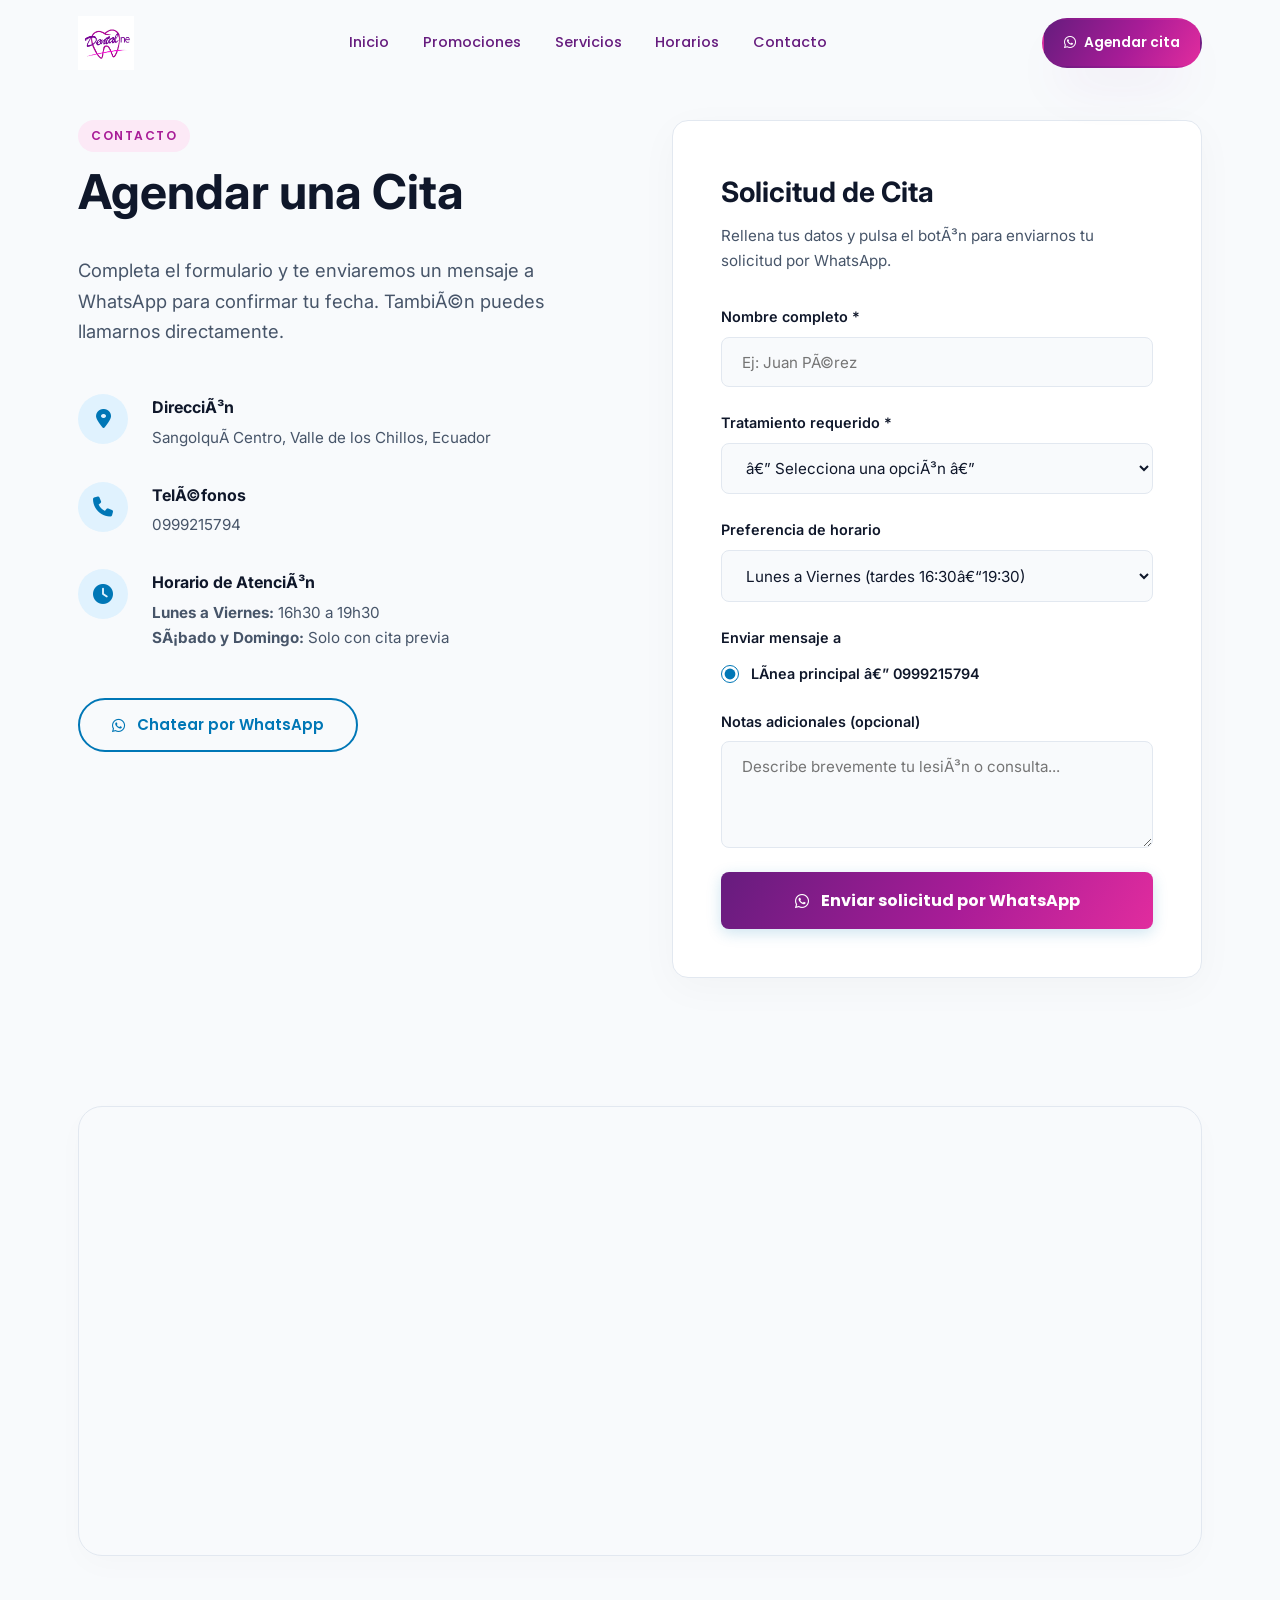
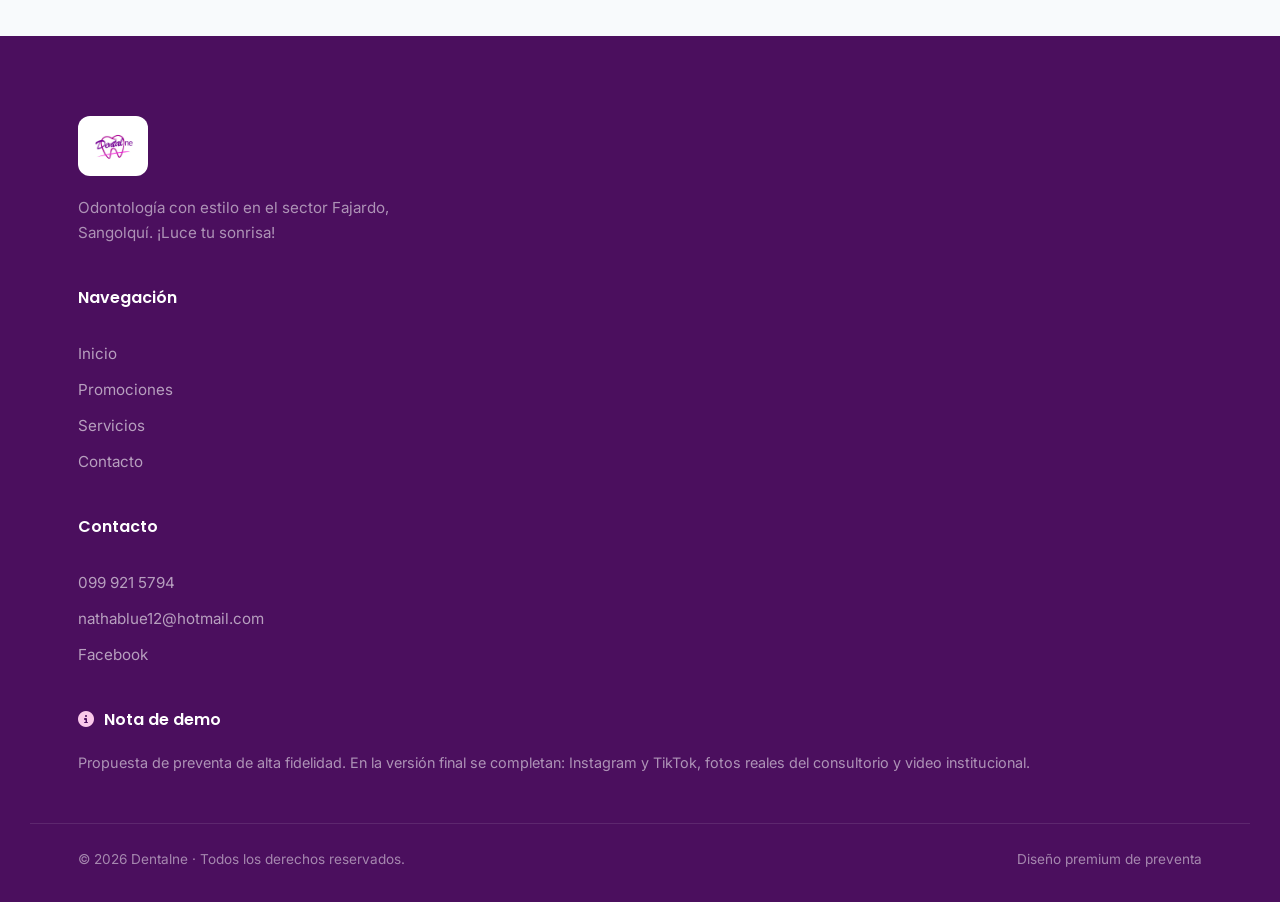
==== contacto.html @ 66b3742d "feat: agregar pÃ¡gina de contacto y formulario de WhatsApp" ====
﻿<!DOCTYPE html>
<html lang="es">
<head>
    <meta charset="UTF-8">
    <meta name="viewport" content="width=device-width, initial-scale=1.0">
    <meta name="description" content="Agenda tu cita en lÃ­nea. Rellena el formulario y envÃ­anos tu solicitud directamente a nuestro WhatsApp.">
    <title>Agendar Cita | Formulario de Contacto Directo</title>
    
    <meta charset="UTF-8">
    <meta name="viewport" content="width=device-width, initial-scale=1.0">
    
    

    <link rel="preconnect" href="https://fonts.googleapis.com">
    <link rel="preconnect" href="https://fonts.gstatic.com" crossorigin>
    <link href="https://fonts.googleapis.com/css2?family=Poppins:wght@400;500;600;700;800&family=Inter:wght@300;400;500;600&display=swap" rel="stylesheet">

    <link rel="stylesheet" href="styles.css">
    <link rel="stylesheet" href="https://cdnjs.cloudflare.com/ajax/libs/font-awesome/6.5.1/css/all.min.css">

</head>
<body>

<header class="site-header" id="header">
        <div class="shell header-inner">
            <a href="index.html#inicio" class="brand">
                <img src="imagenes/272908717_309918881173710_2784092397394653103_n.jpg" alt="Dentalne" class="brand-logo">
            </a>
            <nav class="nav" id="nav">
                <a href="index.html#inicio" class="nav-link">Inicio</a>
                <a href="index.html#promos" class="nav-link">Promociones</a>
                <a href="index.html#servicios" class="nav-link">Servicios</a>
                <a href="index.html#horarios" class="nav-link">Horarios</a>
                <a href="contacto.html" class="nav-link">Contacto</a>
            </nav>
            <div class="header-actions">
                <a href="contacto.html" target="_blank" rel="noopener" class="btn btn-solid btn-sm">
                    <i class="fa-brands fa-whatsapp"></i><span>Agendar cita</span>
                </a>
                <button class="burger" id="burger" aria-label="Abrir menú" aria-expanded="false">
                    <span></span><span></span><span></span>
                </button>
            </div>
        </div>
    </header>

<main class="contact-page-main">
    <section class="contact-form-section">
        <div class="shell contact-grid-container">
            <!-- Columna de InformaciÃ³n -->
            <div class="contact-info-col reveal">
                <span class="eyebrow">Contacto</span>
                <h1 class="page-title">Agendar una Cita</h1>
                <p class="lead-text">Completa el formulario y te enviaremos un mensaje a WhatsApp para confirmar tu fecha. TambiÃ©n puedes llamarnos directamente.</p>
                
                <div class="info-blocks">
                    <div class="info-item">
                        <div class="info-icon"><i class="fa-solid fa-location-dot"></i></div>
                        <div class="info-text">
                            <h4>DirecciÃ³n</h4>
                            <p>SangolquÃ­ Centro, Valle de los Chillos, Ecuador</p>
                        </div>
                    </div>
                    
                    <div class="info-item">
                        <div class="info-icon"><i class="fa-solid fa-phone"></i></div>
                        <div class="info-text">
                            <h4>TelÃ©fonos</h4>
                            <p>0999215794</p>
                        </div>
                    </div>

                    
                    
                    <div class="info-item">
                        <div class="info-icon"><i class="fa-solid fa-clock"></i></div>
                        <div class="info-text">
                            <h4>Horario de AtenciÃ³n</h4>
                            <p><strong>Lunes a Viernes:</strong> 16h30 a 19h30<br><strong>SÃ¡bado y Domingo:</strong> Solo con cita previa</p>
                        </div>
                    </div>
                </div>

                <a href="https://wa.me/593=Hola,%20deseo%20mÃ¡s%20informaciÃ³n." target="_blank" rel="noopener" class="btn btn-line btn-wa-chat">
                    <i class="fa-brands fa-whatsapp"></i> <span>Chatear por WhatsApp</span>
                </a>
            </div>

            <!-- Columna del Formulario -->
            <div class="contact-form-col reveal">
                <div class="form-card">
                    <h3>Solicitud de Cita</h3>
                    <p class="form-instructions">Rellena tus datos y pulsa el botÃ³n para enviarnos tu solicitud por WhatsApp.</p>
                    
                    <form id="appointmentForm" class="appointment-form">
                        <div class="form-group">
                            <label for="fullName">Nombre completo *</label>
                            <input type="text" id="fullName" placeholder="Ej: Juan PÃ©rez" required>
                        </div>

                        <div class="form-group">
                            <label for="treatment">Tratamiento requerido *</label>
                            <select id="treatment" required>
                                <option value="" disabled selected>â€” Selecciona una opciÃ³n â€”</option>
                                <option value="Profilaxis">Profilaxis (Limpieza Dental)</option>
                                <option value="Calzas Dentales">Calzas Dentales (RestauraciÃ³n)</option>
                                <option value="Endodoncia">Endodoncia (Tratamiento de conducto)</option>
                                <option value="Ortodoncia">Ortodoncia (Brackets/Alineadores)</option>
                                <option value="EstÃ©tica Dental">EstÃ©tica Dental (DiseÃ±o/Blanqueamiento)</option>
                                <option value="Otro">Otro tratamiento / Consulta general</option>
                            </select>
                        </div>

                        <div class="form-group">
                            <label for="timePreference">Preferencia de horario</label>
                            <select id="timePreference">
                                <option value="Lunes a Viernes (tardes 16:30-19:30)">Lunes a Viernes (tardes 16:30â€“19:30)</option>
                                <option value="SÃ¡bados (con cita previa)">SÃ¡bados (con cita previa)</option>
                                <option value="Cualquier horario disponible">Cualquier horario disponible</option>
                            </select>
                        </div>

                        <div class="form-group">
                            <label>Enviar mensaje a</label>
                            <div class="radio-group">
                                <label class="radio-label">
                                    <input type="radio" name="phoneLine" value="5930999215794" checked>
                                    <span>LÃ­nea principal â€” 0999215794</span>
                                </label>
                            </div>
                        </div>

                        <div class="form-group">
                            <label for="notes">Notas adicionales (opcional)</label>
                            <textarea id="notes" rows="4" placeholder="Describe brevemente tu lesiÃ³n o consulta..."></textarea>
                        </div>

                        <button type="submit" class="btn btn-solid btn-submit">
                            <i class="fa-brands fa-whatsapp"></i> <span>Enviar solicitud por WhatsApp</span>
                        </button>
                    </form>
                </div>
            </div>
        </div>
    </section>

    <!-- Mapa -->
    <section class="contact-map-section">
        <div class="shell">
            <div class="map-wrapper">
                <iframe title="Ubicación de Dentalne"
                            src="https://www.google.com/maps/embed?pb=!1m18!1m12!1m3!1d3989.6!2d-78.4651513!3d-0.3323219!2m3!1f0!2f0!3f0!3m2!1i1024!2i768!4f13.1!3m3!1m2!1s0x91d5bcd798b8a819%3A0x922d71a70b67b096!2sDentalne!5e0!3m2!1ses!2sec!4v1700000000000!5m2!1ses!2sec"
                            width="100%" height="100%" style="border:0;" allowfullscreen="" loading="lazy" referrerpolicy="no-referrer-when-downgrade"></iframe>
            </div>
        </div>
    </section>
</main>

<footer class="site-footer">
        <div class="shell footer-grid">
            <div class="footer-brand">
                <img src="imagenes/272908717_309918881173710_2784092397394653103_n.jpg" alt="Dentalne" class="footer-logo">
                <p>Odontología con estilo en el sector Fajardo, Sangolquí. ¡Luce tu sonrisa!</p>
            </div>
            <div class="footer-col">
                <h4>Navegación</h4>
                <a href="index.html#inicio">Inicio</a>
                <a href="index.html#promos">Promociones</a>
                <a href="index.html#servicios">Servicios</a>
                <a href="index.html#contacto">Contacto</a>
            </div>
            <div class="footer-col">
                <h4>Contacto</h4>
                <a href="tel:0999215794">099 921 5794</a>
                <a href="mailto:nathablue12@hotmail.com">nathablue12@hotmail.com</a>
                <a href="https://www.facebook.com/dentalne/" target="_blank" rel="noopener">Facebook</a>
            </div>
            <div class="footer-note">
                <h4><i class="fa-solid fa-circle-info"></i> Nota de demo</h4>
                <p>Propuesta de preventa de alta fidelidad. En la versión final se completan: Instagram y TikTok, fotos reales del consultorio y video institucional.</p>
            </div>
        </div>
        <div class="shell footer-bottom">
            <p>© 2026 Dentalne · Todos los derechos reservados.</p>
            <p>Diseño premium de preventa</p>
        </div>
    </footer>

<script src="script.js"></script>
</body>
</html>
---- styles.css ----
/* ============================================================
   DENTALNE · Odontología
   Paleta extraída del logo: gradiente magenta/fucsia → violeta
   profundo. Estilo moderno, glam y vibrante.
   ============================================================ */

:root {
    --purple-900: #4B0F5E;
    --purple-800: #661C7E;
    --purple-700: #8226A0;
    --magenta-600: #A81C97;
    --magenta-500: #C42BAE;
    --fuchsia-500: #E12C9E;
    --fuchsia-400: #F04CB0;
    --pink-300: #F5A6DC;
    --pink-200: #FAC9EA;
    --pink-100: #FCE9F6;

    --lav-bg: #F9EEF8;
    --white:  #FFFFFF;
    --ink:    #3A0F45;
    --muted:  #7E5C82;
    --line:   #F0DCEE;

    --accent:    var(--magenta-600);
    --accent-dk: var(--purple-800);

    --display: "Poppins", system-ui, sans-serif;
    --sans:    "Inter", system-ui, -apple-system, sans-serif;

    --grad: linear-gradient(120deg, var(--purple-800) 0%, var(--magenta-600) 55%, var(--fuchsia-500) 100%);

    --r-sm: 12px;
    --r-md: 20px;
    --r-lg: 28px;
    --r-xl: 40px;

    --shadow-sm: 0 8px 22px -10px rgba(75,15,94,.22);
    --shadow-md: 0 26px 50px -22px rgba(130,38,160,.34);
    --shadow-lg: 0 46px 90px -34px rgba(130,38,160,.45);

    --shell: 1220px;
    --ease: cubic-bezier(.22,.61,.36,1);
}

*, *::before, *::after { box-sizing: border-box; }
* { margin: 0; }
html { scroll-behavior: smooth; -webkit-text-size-adjust: 100%; }
body { font-family: var(--sans); color: var(--ink); background: var(--white); line-height: 1.65; font-size: 1.02rem; -webkit-font-smoothing: antialiased; overflow-x: hidden; }
img { max-width: 100%; display: block; }
a { color: inherit; text-decoration: none; }
ul { list-style: none; padding: 0; }

.shell { width: 100%; max-width: var(--shell); margin-inline: auto; padding-inline: clamp(20px, 5vw, 48px); }

.eyebrow { display: inline-flex; align-items: center; gap: .5em; font-family: var(--display); font-size: .76rem; font-weight: 600; letter-spacing: .12em; text-transform: uppercase; color: var(--magenta-600); background: var(--pink-100); padding: .5em 1.1em; border-radius: 999px; }
.eyebrow-light { color: #fff; background: rgba(255,255,255,.18); }
.section-title { font-family: var(--display); font-weight: 700; font-size: clamp(1.9rem, 4.3vw, 3.1rem); line-height: 1.1; letter-spacing: -.02em; color: var(--purple-900); }
.section-desc { color: var(--muted); font-size: 1.06rem; max-width: 48ch; margin-top: 1rem; }
.section-desc.center { margin-inline: auto; }
.section-head { text-align: center; max-width: 720px; margin: 0 auto clamp(2.5rem, 5vw, 3.8rem); }
.section-head .eyebrow { margin-bottom: 1rem; }

/* Buttons */
.btn { --pad: 1rem 1.7rem; display: inline-flex; align-items: center; justify-content: center; gap: .6em; padding: var(--pad); border-radius: 999px; font-family: var(--display); font-weight: 600; font-size: .94rem; cursor: pointer; border: 2px solid transparent; transition: transform .35s var(--ease), box-shadow .35s var(--ease), background .3s, color .3s; }
.btn i { transition: transform .35s var(--ease); }
.btn-sm { --pad: .7rem 1.25rem; font-size: .86rem; }
.btn-solid { background: var(--grad); color: #fff; box-shadow: var(--shadow-md); }
.btn-solid:hover { transform: translateY(-3px); filter: brightness(1.05); }
.btn-solid:hover i { transform: translateX(4px); }
.btn-glass { background: rgba(255,255,255,.14); color: #fff; border-color: rgba(255,255,255,.4); backdrop-filter: blur(6px); }
.btn-glass:hover { background: rgba(255,255,255,.24); transform: translateY(-3px); }
.btn-white { background: #fff; color: var(--magenta-600); box-shadow: var(--shadow-md); }
.btn-white:hover { transform: translateY(-3px); background: var(--pink-100); }

/* ============================================================ HEADER */
.site-header { position: fixed; inset: 0 0 auto 0; z-index: 100; padding: 1rem 0; transition: padding .4s var(--ease), background .4s, box-shadow .4s, border-color .4s; border-bottom: 1px solid transparent; }
.site-header.scrolled { padding: .45rem 0; background: color-mix(in srgb, var(--white) 86%, transparent); backdrop-filter: saturate(160%) blur(16px); -webkit-backdrop-filter: saturate(160%) blur(16px); box-shadow: var(--shadow-sm); border-bottom-color: var(--line); }
.header-inner { display: flex; align-items: center; justify-content: space-between; gap: 1.5rem; }
.brand { display: inline-flex; align-items: center; }
.brand-logo { height: 54px; width: auto; transition: height .4s var(--ease); mix-blend-mode: multiply; }
.site-header.scrolled .brand-logo { height: 44px; }
.nav { display: none; gap: .3rem; }
.nav-link { position: relative; padding: .5rem .9rem; font-family: var(--display); font-weight: 500; font-size: .9rem; color: var(--purple-800); border-radius: 999px; transition: color .3s; }
.nav-link::after { content: ""; position: absolute; left: 50%; bottom: .3rem; width: 6px; height: 6px; border-radius: 50%; background: var(--fuchsia-500); transform: translateX(-50%) scale(0); transition: transform .3s var(--ease); }
.nav-link:hover, .nav-link.active { color: var(--magenta-600); }
.nav-link.active::after { transform: translateX(-50%) scale(1); }
.header-actions { display: flex; align-items: center; gap: .8rem; }
.burger { display: inline-flex; flex-direction: column; gap: 5px; width: 44px; height: 44px; align-items: center; justify-content: center; background: #fff; border: 1px solid var(--line); border-radius: 12px; cursor: pointer; }
.burger span { width: 20px; height: 2px; background: var(--purple-800); border-radius: 2px; transition: transform .3s, opacity .3s; }
.burger.open span:nth-child(1) { transform: translateY(7px) rotate(45deg); }
.burger.open span:nth-child(2) { opacity: 0; }
.burger.open span:nth-child(3) { transform: translateY(-7px) rotate(-45deg); }
.nav.open { display: flex; flex-direction: column; gap: .2rem; position: fixed; inset: 76px 16px auto 16px; background: #fff; padding: 1rem; border-radius: var(--r-md); box-shadow: var(--shadow-lg); border: 1px solid var(--line); animation: dropIn .35s var(--ease); }
.nav.open .nav-link { font-size: 1.05rem; padding: .85rem 1rem; }
@keyframes dropIn { from { opacity: 0; transform: translateY(-12px); } to { opacity: 1; transform: translateY(0); } }

/* ============================================================ HERO */
.hero { position: relative; padding: clamp(7.5rem, 16vw, 10.5rem) 0 clamp(3.5rem, 8vw, 6rem); overflow: hidden; color: #fff; }
.hero-bg { position: absolute; inset: 0; z-index: 0; background: var(--grad); }
.hero-bg::after { content: ""; position: absolute; inset: 0; background: radial-gradient(60% 60% at 85% 15%, rgba(255,255,255,.18), transparent 60%), radial-gradient(50% 50% at 10% 90%, rgba(255,45,158,.35), transparent 60%); }
.hero-grid { position: relative; z-index: 1; display: grid; gap: clamp(3rem, 6vw, 4rem); align-items: center; }
.hero-copy .eyebrow { color: #fff; background: rgba(255,255,255,.16); }
.hero-copy h1 { font-family: var(--display); font-weight: 800; font-size: clamp(2.8rem, 8vw, 5rem); line-height: 1; letter-spacing: -.03em; margin: 1.2rem 0 1.3rem; }
.grad { color: var(--pink-200); }
.hero-copy .lead { font-size: clamp(1.05rem, 2vw, 1.22rem); color: rgba(255,255,255,.9); max-width: 52ch; }
.hero-copy .lead strong { color: #fff; font-weight: 700; }
.hero-cta { display: flex; flex-wrap: wrap; gap: 1rem; margin: 2rem 0 2rem; }
.hero-badges { display: flex; flex-wrap: wrap; gap: 1rem 1.6rem; padding-top: 1.5rem; border-top: 1px solid rgba(255,255,255,.2); }
.hero-badges li { display: inline-flex; align-items: center; gap: .5em; font-weight: 500; font-size: .92rem; color: #fff; }
.hero-badges i { color: var(--pink-200); }

.hero-visual { position: relative; justify-self: center; width: 100%; max-width: 420px; }
.logo-card { background: #fff; border-radius: var(--r-xl); padding: clamp(2rem, 5vw, 3rem); box-shadow: var(--shadow-lg); }
.logo-card img { width: 100%; }
.price-bubble { position: absolute; z-index: 3; background: #fff; border-radius: var(--r-md); padding: .8rem 1.2rem; box-shadow: var(--shadow-md); text-align: center; }
.price-bubble small { display: block; font-size: .68rem; letter-spacing: .04em; text-transform: uppercase; color: var(--muted); font-weight: 600; }
.price-bubble strong { font-family: var(--display); font-size: 1.5rem; font-weight: 800; background: var(--grad); -webkit-background-clip: text; background-clip: text; color: transparent; }
.b1 { top: -4%; right: -6%; animation: floatY 5s ease-in-out infinite; }
.b2 { bottom: -5%; left: -6%; animation: floatY 5s ease-in-out infinite .8s; }
@keyframes floatY { 0%,100% { transform: translateY(0); } 50% { transform: translateY(-10px); } }

/* ============================================================ PROMOCIONES */
.promos { padding: clamp(4rem, 9vw, 7rem) 0; background: var(--lav-bg); }
.promo-grid { display: grid; gap: 1.3rem; }
.promo-card { position: relative; background: #fff; border: 1px solid var(--line); border-radius: var(--r-lg); padding: 2rem 1.8rem; box-shadow: var(--shadow-sm); transition: transform .4s var(--ease), box-shadow .4s var(--ease); display: flex; flex-direction: column; }
.promo-card:hover { transform: translateY(-8px); box-shadow: var(--shadow-md); }
.promo-card h3 { font-family: var(--display); font-weight: 700; font-size: 1.3rem; color: var(--purple-900); margin-bottom: .3rem; }
.promo-price { font-family: var(--display); font-weight: 800; font-size: 2.6rem; line-height: 1.1; background: var(--grad); -webkit-background-clip: text; background-clip: text; color: transparent; margin: .3rem 0 1rem; }
.promo-price span { font-size: 1rem; font-weight: 600; -webkit-text-fill-color: var(--muted); }
.promo-price small { font-size: .9rem; font-weight: 500; -webkit-text-fill-color: var(--muted); }
.promo-off { font-size: 2.4rem; }
.promo-off small { font-size: 1.1rem; }
.promo-desc { color: var(--muted); font-size: .95rem; flex-grow: 1; }
.promo-link { display: inline-flex; align-items: center; gap: .5em; margin-top: 1.4rem; font-family: var(--display); font-weight: 600; color: var(--magenta-600); font-size: .95rem; transition: gap .3s var(--ease); }
.promo-link:hover { gap: .85em; }
.promo-card.featured { background: var(--grad); border-color: transparent; color: #fff; }
.promo-card.featured h3 { color: #fff; }
.promo-card.featured .promo-price { background: none; color: #fff; -webkit-text-fill-color: #fff; }
.promo-card.featured .promo-price span { -webkit-text-fill-color: rgba(255,255,255,.8); color: rgba(255,255,255,.8); }
.promo-tag { position: absolute; top: 1.2rem; right: 1.2rem; background: rgba(255,255,255,.2); color: #fff; font-size: .68rem; font-weight: 600; letter-spacing: .06em; text-transform: uppercase; padding: .4em .9em; border-radius: 999px; }
.promo-card.featured ul { display: grid; gap: .6rem; margin: 0 0 1.6rem; }
.promo-card.featured li { display: flex; align-items: center; gap: .6em; color: #fff; font-size: .95rem; }
.promo-card.featured li i { width: 22px; height: 22px; display: grid; place-items: center; border-radius: 50%; background: rgba(255,255,255,.22); font-size: .68rem; }
.promo-card.featured .btn-white { margin-top: auto; }
.promo-note { display: block; text-align: center; margin-top: 2rem; font-style: italic; font-size: .82rem; color: var(--muted); }

/* Galería de flyers reales */
.promo-gallery { display: grid; gap: 1.4rem; }
.promo-flyer { position: relative; background: #fff; border: 1px solid var(--line); border-radius: var(--r-lg); padding: .8rem; box-shadow: var(--shadow-sm); transition: transform .4s var(--ease), box-shadow .4s var(--ease); display: flex; flex-direction: column; }
.promo-flyer:hover { transform: translateY(-8px); box-shadow: var(--shadow-md); }
.promo-flyer.featured { border-color: transparent; background: var(--grad); }
.flyer-img { border-radius: calc(var(--r-lg) - 8px); overflow: hidden; aspect-ratio: 1/1; }
.flyer-img img { width: 100%; height: 100%; object-fit: cover; transition: transform .8s var(--ease); }
.promo-flyer:hover .flyer-img img { transform: scale(1.05); }
.promo-flyer figcaption { display: flex; align-items: center; justify-content: space-between; gap: 1rem; padding: 1rem .6rem .4rem; }
.promo-flyer figcaption strong { display: block; font-family: var(--display); font-weight: 700; font-size: 1.05rem; color: var(--purple-900); }
.promo-flyer figcaption span { font-size: .82rem; color: var(--muted); }
.promo-flyer.featured figcaption strong { color: #fff; }
.promo-flyer.featured figcaption span { color: rgba(255,255,255,.8); }
.flyer-cta { flex-shrink: 0; display: inline-flex; align-items: center; gap: .45em; padding: .5rem .9rem; border-radius: 999px; font-family: var(--display); font-weight: 700; font-size: .9rem; white-space: nowrap; background: var(--pink-100); color: var(--magenta-600); transition: gap .3s var(--ease), background .3s, color .3s; }
.flyer-cta:hover { gap: .75em; background: var(--magenta-600); color: #fff; }
.promo-flyer.featured .flyer-cta { background: #fff; color: var(--magenta-600); }
.promo-flyer.featured .flyer-cta:hover { background: var(--pink-100); }
.promo-tag { position: absolute; top: 1.3rem; left: 1.3rem; z-index: 2; background: #fff; color: var(--magenta-600); font-family: var(--display); font-size: .66rem; font-weight: 700; letter-spacing: .06em; text-transform: uppercase; padding: .4em .9em; border-radius: 999px; box-shadow: var(--shadow-sm); }

/* ============================================================ SERVICIOS */
.services { padding: clamp(4rem, 9vw, 7rem) 0; }
.svc-grid { display: grid; gap: 1.3rem; }
.svc { background: #fff; border: 1px solid var(--line); border-radius: var(--r-lg); padding: 2rem 1.8rem; box-shadow: var(--shadow-sm); transition: transform .4s var(--ease), box-shadow .4s var(--ease); }
.svc:hover { transform: translateY(-8px); box-shadow: var(--shadow-md); }
.svc-ico { display: grid; place-items: center; width: 56px; height: 56px; border-radius: 16px; background: linear-gradient(150deg, var(--pink-100), var(--pink-200)); color: var(--magenta-600); font-size: 1.35rem; margin-bottom: 1.2rem; transition: transform .4s var(--ease); }
.svc:hover .svc-ico { transform: scale(1.08) rotate(-5deg); }
.svc h3 { font-family: var(--display); font-weight: 600; font-size: 1.2rem; color: var(--purple-900); margin-bottom: .4rem; }
.svc p { color: var(--muted); font-size: .95rem; }

/* ============================================================ HORARIOS + UBICACIÓN */
.hours-loc { padding: 0 0 clamp(4rem, 9vw, 7rem); }
.hl-grid { display: grid; gap: 1.5rem; align-items: stretch; }
.hours-card { background: var(--grad); border-radius: var(--r-xl); padding: clamp(2.2rem, 5vw, 3.4rem); color: #fff; display: flex; flex-direction: column; }
.hours-card h2 { font-family: var(--display); font-weight: 700; font-size: clamp(1.6rem, 3.6vw, 2.3rem); line-height: 1.1; margin: 1rem 0 1.5rem; }
.hours { display: grid; gap: .9rem; margin-bottom: 2rem; }
.hours li { display: flex; flex-direction: column; gap: .2rem; padding-bottom: .9rem; border-bottom: 1px solid rgba(255,255,255,.2); }
.hours span { color: rgba(255,255,255,.8); font-size: .9rem; }
.hours strong { color: #fff; font-weight: 600; font-family: var(--display); }
.hours-card .btn-white { margin-top: auto; align-self: flex-start; }
.loc-card { display: flex; flex-direction: column; gap: 1rem; }
.map-frame { flex-grow: 1; min-height: 260px; border-radius: var(--r-xl); overflow: hidden; border: 6px solid #fff; box-shadow: var(--shadow-md); }
.map-frame iframe { width: 100%; height: 100%; filter: grayscale(.05); }
.loc-address { display: flex; align-items: flex-start; gap: .6em; color: var(--muted); font-size: .95rem; }
.loc-address i { color: var(--magenta-600); margin-top: .2rem; }

/* ============================================================ CONTACTO */
.contact { padding: 0 0 clamp(4rem, 9vw, 7rem); }
.contact-card { display: grid; gap: 0; background: linear-gradient(150deg, var(--purple-800), var(--purple-900)); border-radius: var(--r-xl); overflow: hidden; box-shadow: var(--shadow-lg); }
.contact-copy { padding: clamp(2.2rem, 5vw, 3.4rem); color: #fff; }
.contact-copy h2 { font-family: var(--display); font-weight: 700; font-size: clamp(1.7rem, 4vw, 2.5rem); margin: 1rem 0 .8rem; }
.contact-copy > p { color: rgba(255,255,255,.75); max-width: 44ch; margin-bottom: 1.8rem; }
.contact-methods { display: grid; gap: 1rem; }
.method { display: flex; align-items: center; gap: 1rem; padding: 1rem 1.1rem; border-radius: var(--r-md); background: rgba(255,255,255,.07); border: 1px solid rgba(255,255,255,.1); transition: background .3s, transform .3s var(--ease); }
.method:hover { background: rgba(255,255,255,.14); transform: translateX(5px); }
.method-ico { width: 46px; height: 46px; flex-shrink: 0; border-radius: 12px; display: grid; place-items: center; font-size: 1.15rem; background: var(--fuchsia-500); color: #fff; }
.method-txt strong { display: block; font-size: .98rem; color: #fff; font-family: var(--display); }
.method-txt em { font-style: normal; font-size: .9rem; color: rgba(255,255,255,.75); }
.contact-side { padding: clamp(2.2rem, 5vw, 3.4rem); background: rgba(0,0,0,.18); display: flex; flex-direction: column; justify-content: center; }
.social-placeholder > span { font-size: .74rem; letter-spacing: .12em; text-transform: uppercase; color: var(--pink-200); font-weight: 700; }
.social-row { display: flex; gap: .7rem; margin: .9rem 0 .8rem; }
.soc { width: 44px; height: 44px; border-radius: 12px; display: grid; place-items: center; background: rgba(255,255,255,.1); color: #fff; transition: background .3s, transform .3s; }
.soc:hover { background: var(--fuchsia-500); transform: translateY(-3px); }
.hint { font-style: italic; font-size: .8rem; color: var(--pink-200); }

/* ============================================================ FOOTER */
.site-footer { background: var(--purple-900); color: rgba(255,255,255,.7); padding: clamp(3.5rem, 7vw, 5rem) 0 2rem; }
.footer-grid { display: grid; gap: 2.5rem; padding-bottom: 3rem; border-bottom: 1px solid rgba(255,255,255,.1); }
.footer-logo { height: 60px; width: auto; background: #fff; padding: 8px 12px; border-radius: 12px; margin-bottom: 1.2rem; }
.footer-brand p { max-width: 32ch; color: rgba(255,255,255,.55); font-size: .95rem; }
.footer-col h4, .footer-note h4 { color: #fff; font-family: var(--display); font-size: 1rem; margin-bottom: 1.1rem; font-weight: 600; }
.footer-col { display: flex; flex-direction: column; gap: .7rem; }
.footer-col a, .footer-col span { color: rgba(255,255,255,.6); font-size: .95rem; transition: color .3s; }
.footer-col a:hover { color: var(--pink-200); }
.footer-note p { color: rgba(255,255,255,.55); font-size: .9rem; }
.footer-note h4 i { color: var(--pink-200); margin-right: .4em; }
.footer-bottom { display: flex; flex-wrap: wrap; justify-content: space-between; gap: .5rem; padding-top: 1.5rem; }
.footer-bottom p { font-size: .85rem; color: rgba(255,255,255,.5); }

/* ============================================================ WHATSAPP */
.wa-float { position: fixed; right: 22px; bottom: 22px; z-index: 90; width: 60px; height: 60px; border-radius: 50%; display: grid; place-items: center; background: #25D366; color: #fff; font-size: 1.7rem; box-shadow: 0 14px 30px -6px rgba(37,211,102,.6); transition: transform .35s var(--ease); animation: waPulse 2.6s ease-out infinite; }
.wa-float:hover { transform: scale(1.1) rotate(6deg); }
@keyframes waPulse { 0% { box-shadow: 0 0 0 0 rgba(37,211,102,.5); } 70% { box-shadow: 0 0 0 18px rgba(37,211,102,0); } 100% { box-shadow: 0 0 0 0 rgba(37,211,102,0); } }

/* ============================================================ PATIENTS */
.patients { padding: clamp(4rem, 8vw, 6rem) 0; background: var(--lav-bg); }
.patients-grid { display: flex; gap: clamp(1rem, 3vw, 2rem); justify-content: center; flex-wrap: wrap; margin-bottom: 2.5rem; }
.patient-face { flex: 0 0 clamp(110px, 14vw, 175px); }
.face-img { width: clamp(110px, 14vw, 175px); height: clamp(110px, 14vw, 175px); border-radius: 50%; overflow: hidden; border: 4px solid var(--pink-200); box-shadow: var(--shadow-md); transition: transform .35s var(--ease), box-shadow .35s var(--ease), border-color .3s; }
.face-img:hover { transform: translateY(-7px) scale(1.05); box-shadow: var(--shadow-lg); border-color: var(--magenta-500); }
.face-img img { width: 100%; height: 100%; object-fit: cover; object-position: center top; }
.patients-cta { text-align: center; margin-top: 1rem; }

/* ============================================================ REVEAL */
.reveal { opacity: 0; transform: translateY(28px); transition: opacity .8s var(--ease), transform .8s var(--ease); }
.reveal.in { opacity: 1; transform: none; }

/* ============================================================ RESPONSIVE */
@media (min-width: 620px) {
    .promo-gallery { grid-template-columns: repeat(2, 1fr); }
    .svc-grid { grid-template-columns: repeat(2, 1fr); }
    .hl-grid { grid-template-columns: 1fr 1fr; }
    .contact-card { grid-template-columns: 1.3fr .7fr; }
}
@media (min-width: 900px) {
    .nav { display: flex; }
    .burger { display: none; }
    .hero-grid { grid-template-columns: 1.1fr .9fr; }
    .promo-gallery { grid-template-columns: repeat(4, 1fr); }
    .svc-grid { grid-template-columns: repeat(3, 1fr); }
}
@media (prefers-reduced-motion: reduce) { * { animation: none !important; scroll-behavior: auto; } .reveal { opacity: 1; transform: none; } }

/* ==========================================================================
   ESTILOS DE LA PÃGINA DE CONTACTO INDEPENDIENTE
   ========================================================================== */
.contact-page-main {
    padding-top: 120px;
    background-color: var(--bg-main, #f8fafc);
}

.contact-grid-container {
    display: grid;
    grid-template-columns: 1fr 1fr;
    gap: 4rem;
    align-items: start;
    padding-bottom: 5rem;
}

.contact-info-col h1.page-title {
    font-size: 3rem;
    margin-bottom: 1.5rem;
    color: var(--bg-dark, #0f172a);
}

.contact-info-col .lead-text {
    font-size: 1.15rem;
    margin-bottom: 3rem;
    color: var(--text-muted, #475569);
}

.info-blocks {
    display: flex;
    flex-direction: column;
    gap: 2rem;
    margin-bottom: 3rem;
}

.info-item {
    display: flex;
    gap: 1.5rem;
    align-items: start;
}

.info-icon {
    width: 50px;
    height: 50px;
    background-color: var(--primary-light, #e0f2fe);
    color: var(--primary, #0077b6);
    border-radius: 50%;
    display: flex;
    align-items: center;
    justify-content: center;
    font-size: 1.25rem;
    flex-shrink: 0;
}

.info-text h4 {
    font-size: 1rem;
    font-weight: 700;
    margin-bottom: 0.25rem;
    color: var(--bg-dark, #0f172a);
}

.info-text p {
    font-size: 0.95rem;
    color: var(--text-muted, #475569);
    margin: 0;
}

.btn-wa-chat {
    display: inline-flex;
    align-items: center;
    gap: 0.75rem;
    color: var(--primary, #0077b6);
    border: 2px solid var(--primary, #0077b6);
    padding: 0.8rem 2rem;
    border-radius: 50px;
    font-weight: 600;
}

.btn-wa-chat:hover {
    background-color: var(--primary, #0077b6);
    color: white;
}

/* Columna del Formulario */
.form-card {
    background-color: var(--bg-card, #ffffff);
    border-radius: var(--radius-md, 16px);
    padding: 3rem;
    box-shadow: 0 10px 40px rgba(0,0,0,0.03);
    border: 1px solid var(--border-color, #e2e8f0);
}

.form-card h3 {
    font-size: 1.75rem;
    margin-bottom: 0.5rem;
    color: var(--bg-dark, #0f172a);
}

.form-instructions {
    font-size: 0.95rem;
    color: var(--text-muted, #475569);
    margin-bottom: 2rem;
}

.appointment-form {
    display: flex;
    flex-direction: column;
    gap: 1.5rem;
}

.form-group {
    display: flex;
    flex-direction: column;
    gap: 0.5rem;
    text-align: left;
}

.form-group label {
    font-size: 0.9rem;
    font-weight: 600;
    color: var(--bg-dark, #0f172a);
}

.form-group input[type="text"],
.form-group select,
.form-group textarea {
    width: 100%;
    padding: 0.9rem 1.25rem;
    border: 1px solid var(--border-color, #e2e8f0);
    background-color: var(--bg-main, #f8fafc);
    color: var(--text-main, #0f172a);
    font-family: inherit;
    font-size: 0.95rem;
    border-radius: var(--radius-sm, 8px);
    transition: var(--transition-smooth, all 0.3s ease);
}

.form-group input[type="text"]:focus,
.form-group select:focus,
.form-group textarea:focus {
    outline: none;
    border-color: var(--primary, #0077b6);
    background-color: white;
}

.radio-group {
    display: flex;
    flex-direction: column;
    gap: 0.75rem;
    margin-top: 0.25rem;
}

.radio-label {
    display: flex;
    align-items: center;
    gap: 0.75rem;
    font-size: 0.95rem;
    color: var(--text-main, #0f172a);
    cursor: pointer;
}

.radio-label input[type="radio"] {
    accent-color: var(--primary, #0077b6);
    width: 18px;
    height: 18px;
}

.btn-submit {
    width: 100%;
    background-color: var(--primary, #0077b6);
    color: white;
    padding: 1rem;
    font-size: 1rem;
    border-radius: var(--radius-sm, 8px);
    font-weight: 700;
    display: inline-flex;
    align-items: center;
    justify-content: center;
    gap: 0.75rem;
    cursor: pointer;
    box-shadow: 0 4px 15px rgba(0, 119, 182, 0.2);
    border: none;
    transition: var(--transition-smooth, all 0.3s ease);
}

.btn-submit:hover {
    background-color: var(--primary-dark, #03045e);
    transform: translateY(-2px);
}

.contact-map-section {
    padding: 3rem 0 5rem 0;
}

.map-wrapper {
    height: 450px;
    border-radius: var(--radius-lg, 24px);
    overflow: hidden;
    box-shadow: 0 10px 30px rgba(0,0,0,0.02);
    border: 1px solid var(--border-color, #e2e8f0);
}

.map-placeholder {
    height: 100%;
    display: flex;
    flex-direction: column;
    align-items: center;
    justify-content: center;
    background-color: #cbd5e1;
    color: #475569;
    gap: 1rem;
}

.map-placeholder i {
    font-size: 3rem;
}

@media (max-width: 1024px) {
    .contact-grid-container {
        grid-template-columns: 1fr;
        gap: 3rem;
    }
    .contact-info-col h1.page-title {
        font-size: 2.5rem;
    }
}
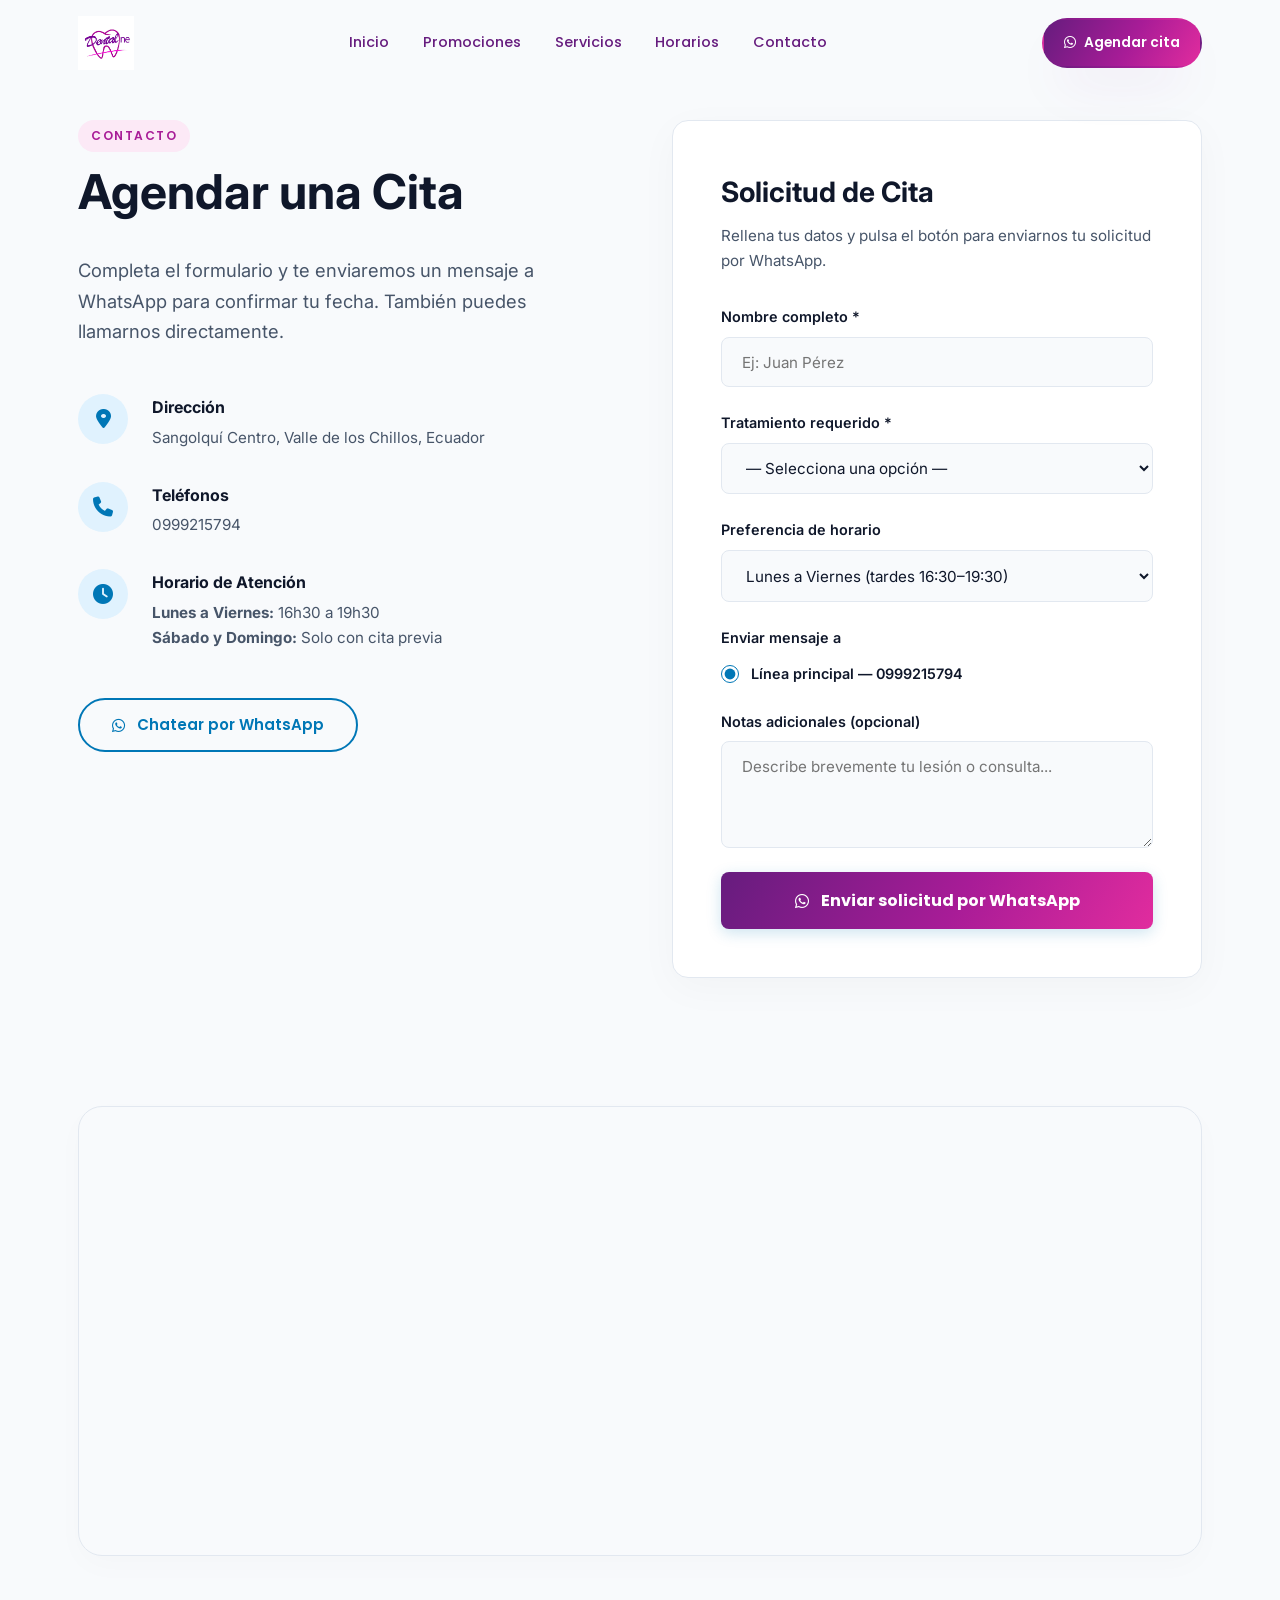
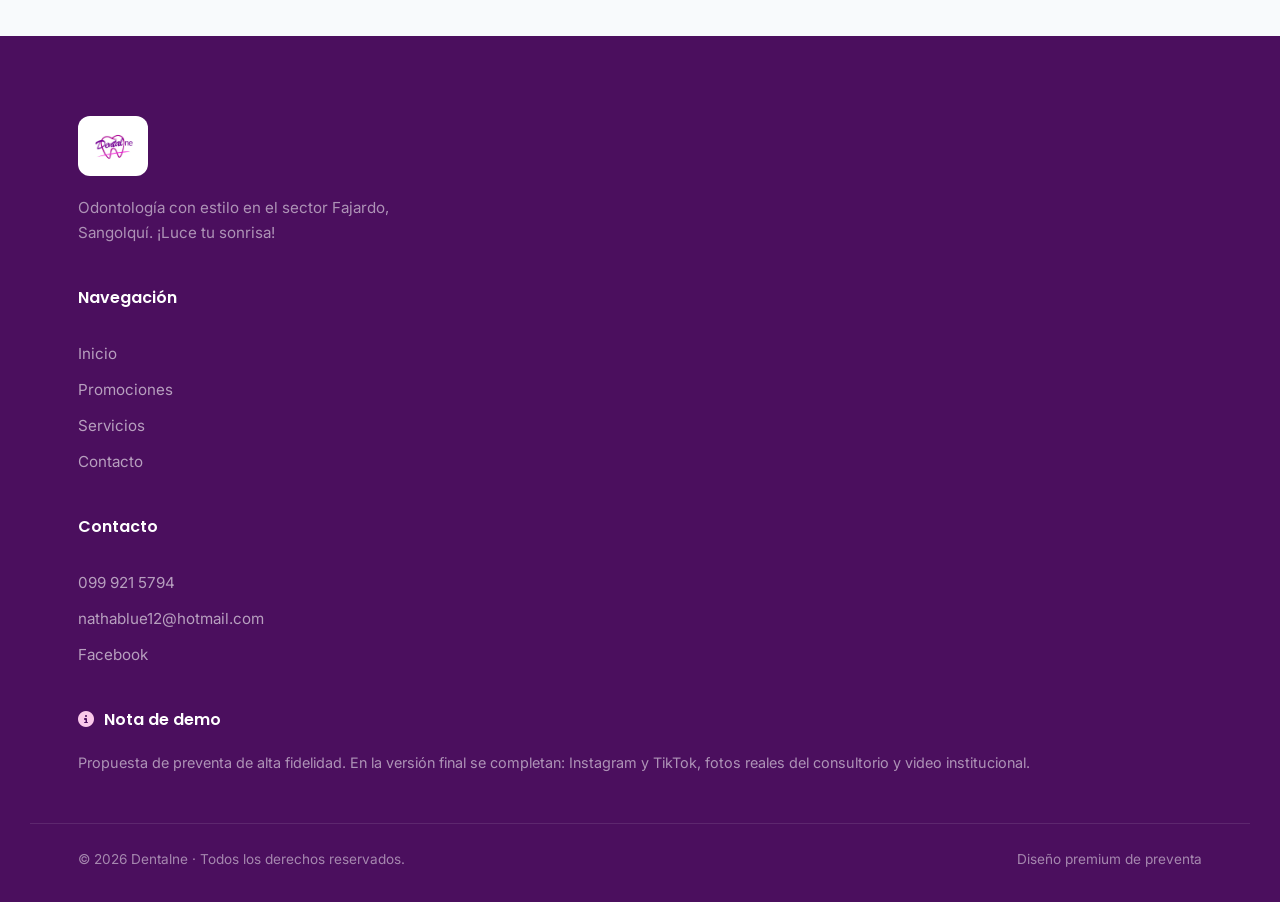
==== commit 98342aaa: "fix: corregir acentos (mojibake) y enlaces del formulario de contacto - Reparar caracteres mal codif" ====
--- a/contacto.html
+++ b/contacto.html
@@ -3,7 +3,7 @@
 <head>
     <meta charset="UTF-8">
     <meta name="viewport" content="width=device-width, initial-scale=1.0">
-    <meta name="description" content="Agenda tu cita en lÃ­nea. Rellena el formulario y envÃ­anos tu solicitud directamente a nuestro WhatsApp.">
+    <meta name="description" content="Agenda tu cita en línea. Rellena el formulario y envíanos tu solicitud directamente a nuestro WhatsApp.">
     <title>Agendar Cita | Formulario de Contacto Directo</title>
     
     <meta charset="UTF-8">
@@ -47,25 +47,25 @@
 <main class="contact-page-main">
     <section class="contact-form-section">
         <div class="shell contact-grid-container">
-            <!-- Columna de InformaciÃ³n -->
+            <!-- Columna de Información -->
             <div class="contact-info-col reveal">
                 <span class="eyebrow">Contacto</span>
                 <h1 class="page-title">Agendar una Cita</h1>
-                <p class="lead-text">Completa el formulario y te enviaremos un mensaje a WhatsApp para confirmar tu fecha. TambiÃ©n puedes llamarnos directamente.</p>
+                <p class="lead-text">Completa el formulario y te enviaremos un mensaje a WhatsApp para confirmar tu fecha. También puedes llamarnos directamente.</p>
                 
                 <div class="info-blocks">
                     <div class="info-item">
                         <div class="info-icon"><i class="fa-solid fa-location-dot"></i></div>
                         <div class="info-text">
-                            <h4>DirecciÃ³n</h4>
-                            <p>SangolquÃ­ Centro, Valle de los Chillos, Ecuador</p>
+                            <h4>Dirección</h4>
+                            <p>Sangolquí Centro, Valle de los Chillos, Ecuador</p>
                         </div>
                     </div>
                     
                     <div class="info-item">
                         <div class="info-icon"><i class="fa-solid fa-phone"></i></div>
                         <div class="info-text">
-                            <h4>TelÃ©fonos</h4>
+                            <h4>Teléfonos</h4>
                             <p>0999215794</p>
                         </div>
                     </div>
@@ -75,13 +75,13 @@
                     <div class="info-item">
                         <div class="info-icon"><i class="fa-solid fa-clock"></i></div>
                         <div class="info-text">
-                            <h4>Horario de AtenciÃ³n</h4>
-                            <p><strong>Lunes a Viernes:</strong> 16h30 a 19h30<br><strong>SÃ¡bado y Domingo:</strong> Solo con cita previa</p>
+                            <h4>Horario de Atención</h4>
+                            <p><strong>Lunes a Viernes:</strong> 16h30 a 19h30<br><strong>Sábado y Domingo:</strong> Solo con cita previa</p>
                         </div>
                     </div>
                 </div>
 
-                <a href="https://wa.me/593=Hola,%20deseo%20mÃ¡s%20informaciÃ³n." target="_blank" rel="noopener" class="btn btn-line btn-wa-chat">
+                <a href="https://wa.me/593999215794?text=Hola,%20deseo%20más%20información." target="_blank" rel="noopener" class="btn btn-line btn-wa-chat">
                     <i class="fa-brands fa-whatsapp"></i> <span>Chatear por WhatsApp</span>
                 </a>
             </div>
@@ -90,23 +90,23 @@
             <div class="contact-form-col reveal">
                 <div class="form-card">
                     <h3>Solicitud de Cita</h3>
-                    <p class="form-instructions">Rellena tus datos y pulsa el botÃ³n para enviarnos tu solicitud por WhatsApp.</p>
+                    <p class="form-instructions">Rellena tus datos y pulsa el botón para enviarnos tu solicitud por WhatsApp.</p>
                     
                     <form id="appointmentForm" class="appointment-form">
                         <div class="form-group">
                             <label for="fullName">Nombre completo *</label>
-                            <input type="text" id="fullName" placeholder="Ej: Juan PÃ©rez" required>
+                            <input type="text" id="fullName" placeholder="Ej: Juan Pérez" required>
                         </div>
 
                         <div class="form-group">
                             <label for="treatment">Tratamiento requerido *</label>
                             <select id="treatment" required>
-                                <option value="" disabled selected>â€” Selecciona una opciÃ³n â€”</option>
+                                <option value="" disabled selected>— Selecciona una opción —</option>
                                 <option value="Profilaxis">Profilaxis (Limpieza Dental)</option>
-                                <option value="Calzas Dentales">Calzas Dentales (RestauraciÃ³n)</option>
+                                <option value="Calzas Dentales">Calzas Dentales (Restauración)</option>
                                 <option value="Endodoncia">Endodoncia (Tratamiento de conducto)</option>
                                 <option value="Ortodoncia">Ortodoncia (Brackets/Alineadores)</option>
-                                <option value="EstÃ©tica Dental">EstÃ©tica Dental (DiseÃ±o/Blanqueamiento)</option>
+                                <option value="Estética Dental">Estética Dental (Diseño/Blanqueamiento)</option>
                                 <option value="Otro">Otro tratamiento / Consulta general</option>
                             </select>
                         </div>
@@ -114,8 +114,8 @@
                         <div class="form-group">
                             <label for="timePreference">Preferencia de horario</label>
                             <select id="timePreference">
-                                <option value="Lunes a Viernes (tardes 16:30-19:30)">Lunes a Viernes (tardes 16:30â€“19:30)</option>
-                                <option value="SÃ¡bados (con cita previa)">SÃ¡bados (con cita previa)</option>
+                                <option value="Lunes a Viernes (tardes 16:30-19:30)">Lunes a Viernes (tardes 16:30–19:30)</option>
+                                <option value="Sábados (con cita previa)">Sábados (con cita previa)</option>
                                 <option value="Cualquier horario disponible">Cualquier horario disponible</option>
                             </select>
                         </div>
@@ -124,15 +124,15 @@
                             <label>Enviar mensaje a</label>
                             <div class="radio-group">
                                 <label class="radio-label">
-                                    <input type="radio" name="phoneLine" value="5930999215794" checked>
-                                    <span>LÃ­nea principal â€” 0999215794</span>
+                                    <input type="radio" name="phoneLine" value="593999215794" checked>
+                                    <span>Línea principal — 0999215794</span>
                                 </label>
                             </div>
                         </div>
 
                         <div class="form-group">
                             <label for="notes">Notas adicionales (opcional)</label>
-                            <textarea id="notes" rows="4" placeholder="Describe brevemente tu lesiÃ³n o consulta..."></textarea>
+                            <textarea id="notes" rows="4" placeholder="Describe brevemente tu lesión o consulta..."></textarea>
                         </div>
 
                         <button type="submit" class="btn btn-solid btn-submit">
--- a/styles.css
+++ b/styles.css
@@ -113,6 +113,8 @@
 .hero-visual { position: relative; justify-self: center; width: 100%; max-width: 420px; }
 .logo-card { background: #fff; border-radius: var(--r-xl); padding: clamp(2rem, 5vw, 3rem); box-shadow: var(--shadow-lg); }
 .logo-card img { width: 100%; }
+.hero-photo { border-radius: var(--r-xl); overflow: hidden; border: 8px solid #fff; box-shadow: var(--shadow-lg); aspect-ratio: 4/4.3; }
+.hero-photo img { width: 100%; height: 100%; object-fit: cover; }
 .price-bubble { position: absolute; z-index: 3; background: #fff; border-radius: var(--r-md); padding: .8rem 1.2rem; box-shadow: var(--shadow-md); text-align: center; }
 .price-bubble small { display: block; font-size: .68rem; letter-spacing: .04em; text-transform: uppercase; color: var(--muted); font-weight: 600; }
 .price-bubble strong { font-family: var(--display); font-size: 1.5rem; font-weight: 800; background: var(--grad); -webkit-background-clip: text; background-clip: text; color: transparent; }
